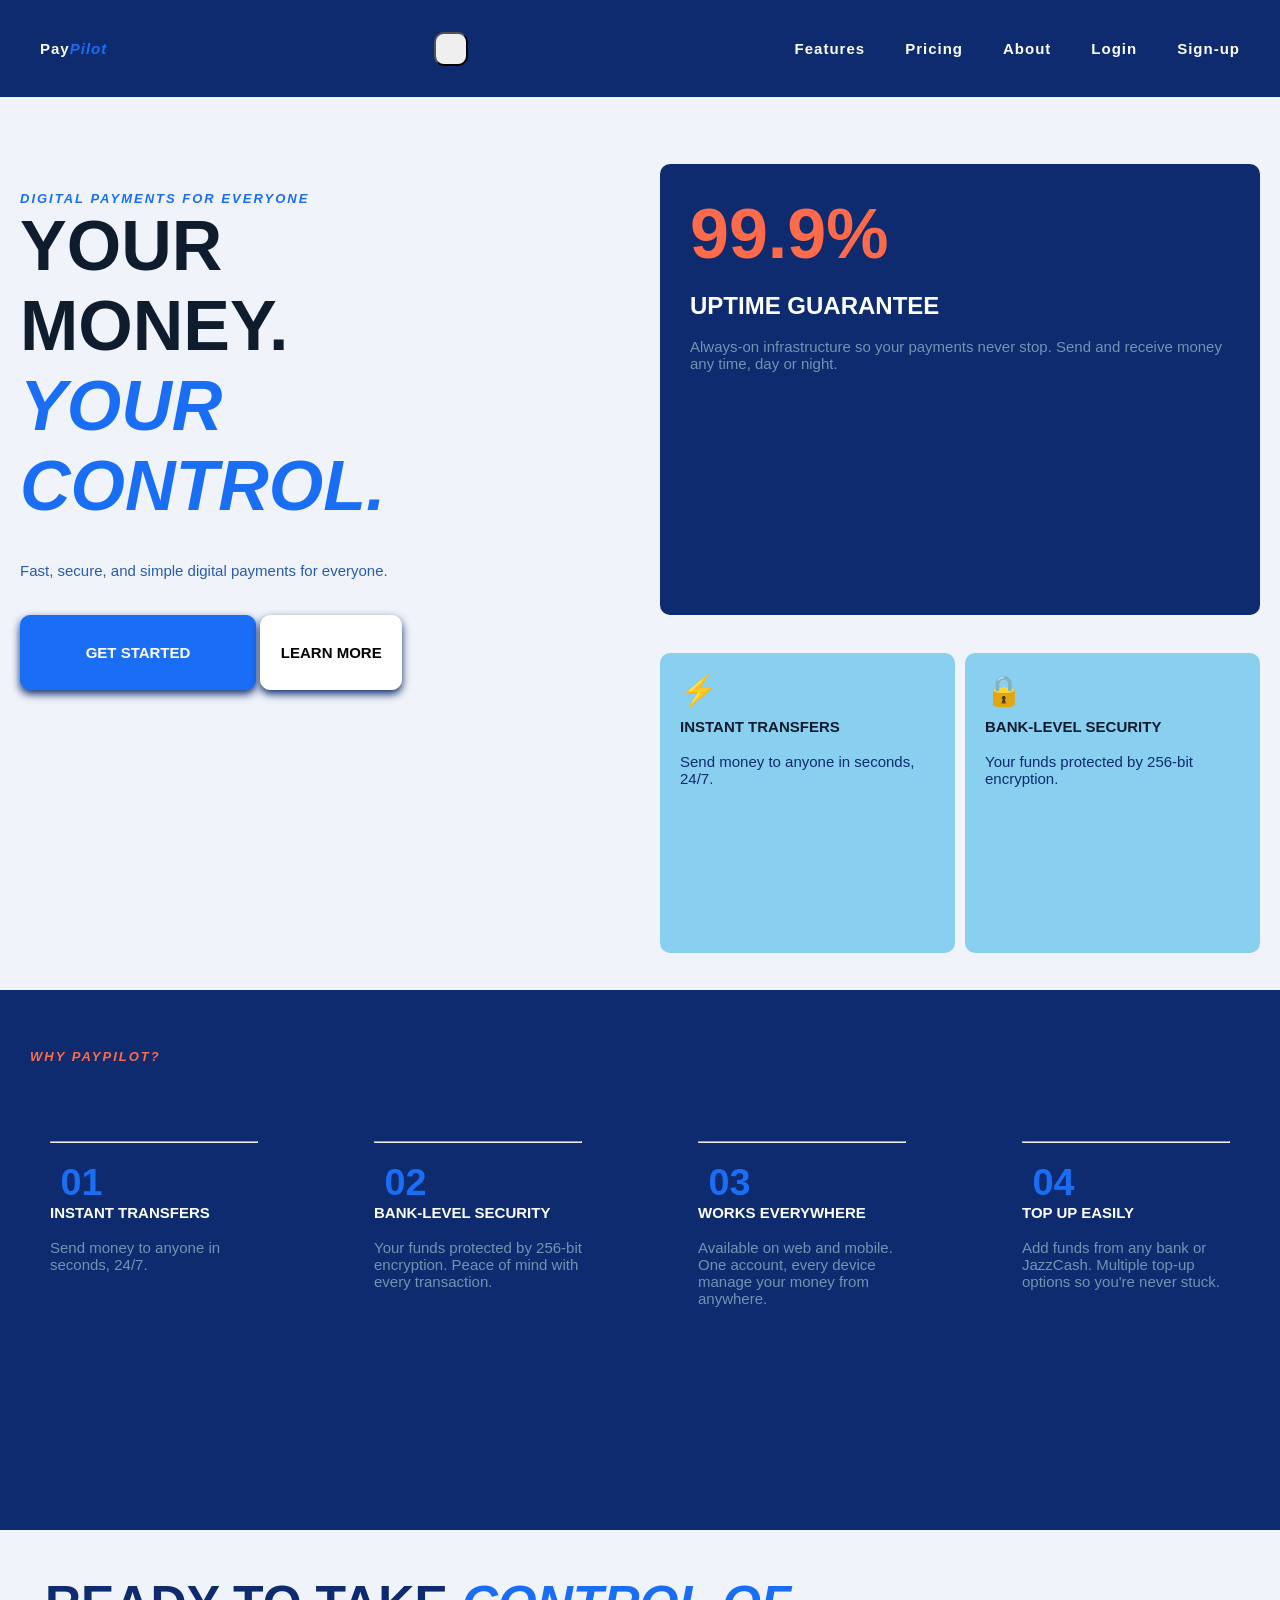
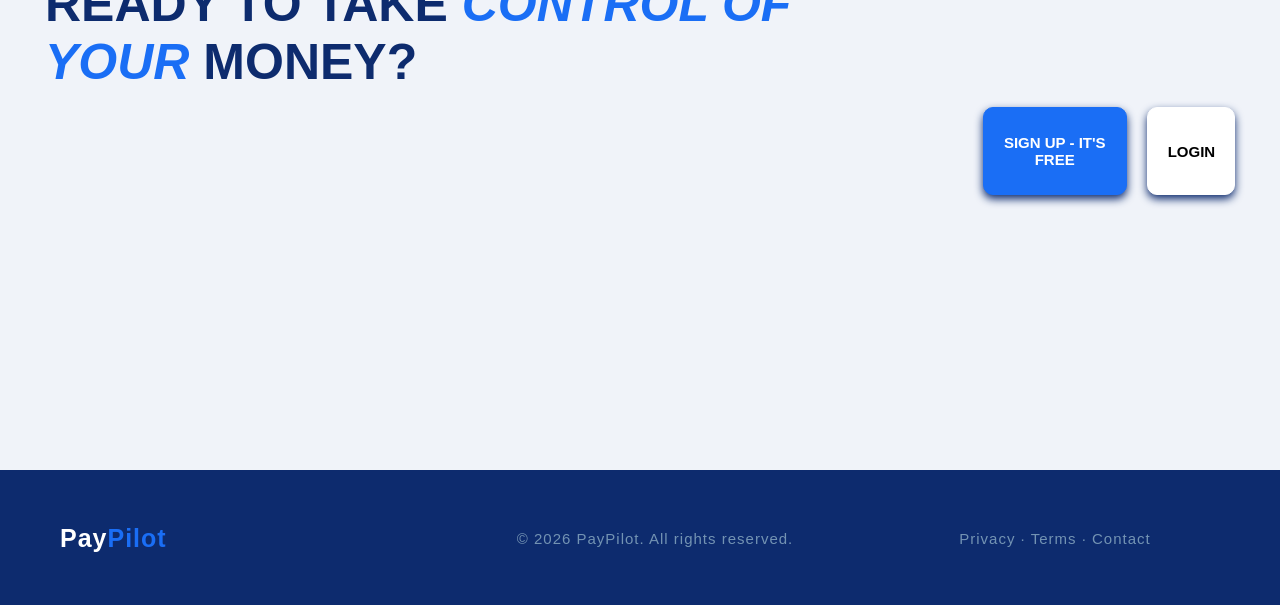
==== Index.html @ 933f3252 "Resolve merge conflicts and organize CSS files" ====
<!DOCTYPE html>
<html lang="en">
    <head>
        <meta charset="UTF-8">
        <title>Paypilot</title>
        <link rel="stylesheet" href="css/Index-style.css">
        <link rel="stylesheet" href="https://cdnjs.cloudflare.com/ajax/libs/font-awesome/6.5.0/css/all.min.css">

        <script src="https://cdn.jsdelivr.net/npm/bootstrap@5.3.0/dist/js/bootstrap.bundle.min.js"></script>
    </head>

    <body>
        <header>
            <nav class="navbar navbar-expand-lg navbar-dark bg-dark px-4">
                <a class="navbar-brand" href="#">Pay<em>Pilot</em></a>
<button class="navbar-toggler" type="button" data-bs-toggle="collapse" data-bs-target="#navMenu">
<span class="navbar-toggler-icon"></span>
</button>

<div class="collapse navbar-collapse" id="navMenu">
                <ul class="navbar-nav ms-auto">
                    <li class="nav-item"><a class="nav-link" href="#">Features</a></li>
                    <li class="nav-item"><a class="nav-link"href="#">Pricing</a></li>
                    <li class="nav-item"><a class="nav-link" href="#">About</a></li>
                    <li class="nav-item"><a class="nav-link" href="Login.html">Login</a></li>
                    <li class="nav-item"><a class="nav-link"href="register.html" class="sign-up">Sign-up</a></li>
                </ul>
		</div>
            </nav>
        </header>

        <!--First div-->
        <div class="div1">
            <div id="leftdiv-div1">
                <br><br><br><br> 
                <p class="launching">Digital Payments for Everyone</p>
                <h1 class="h1-left">
Your Money.
<em>Your Control.</em>
</h1>

                <br>
                <br>
                <p class="p-right">
                    Fast, secure, and simple digital payments for everyone.
                </p>

                <br>
                <br>
                <button class="sign-up">Get Started</button>
                <button class="login">Learn More</button>
            </div>

            <div id="rightdiv-div1">
                <div id="top-rightdiv">
                    <h1 class="h1-right"><em1>99.9%</em1></h1>
                    <br>
                    <h2>Uptime Guarantee</h2>
                    <br>
                    <p class="p-left">
                        Always-on infrastructure so your payments never stop. Send and
                        receive money any time, day or night.
                    </p>
                </div>

                <div id="bottom-rightdiv">
                    <div id="bottom-left">
                        <div class="icon">⚡</div>
                        <h4>Instant Transfers</h4>
                        <br>
                        <p>Send money to anyone in seconds, 24/7.</p>
                    </div>
                    <div id="bottom-right">
                        <div class="icon">🔒</div>
                        <h4>Bank-Level Security</h4>
                        <br>
                        <p>Your funds protected by 256-bit encryption.</p>
                    </div>
                </div>
            </div>
        </div>

        <div class="div2">
            <br><br><br>
            <p class="div2-eyebrow"><em1>Why PayPilot?</em1></p>

            <div class="box2">
                <div class="box">
                    <hr>
                    <br>
                    <h>01</h>
                    <br>
                    <h4 class="h4-div2">INSTANT TRANSFERS</h4>
                    <br>
                    <p class="p-div2">Send money to anyone in seconds, 24/7.</p>
                </div>
                <div class="box">
                    <hr>
                    <br>
                    <h>02</h>
                    <br>
                    <h4 class="h4-div2">Bank-Level Security</h4>
                    <br>
                    <p class="p-div2">Your funds protected by 256-bit encryption. Peace of mind with every transaction.</p>
                </div>
                <div class="box">
                    <hr>
                    <br>
                    <h>03</h>
                    <br>
                    <h4 class="h4-div2">WORKS EVERYWHERE</h4>
                    <br>
                    <p class="p-div2">Available on web and mobile. One account, every device manage your money from anywhere.</p>
                </div>
                <div class="box">
                    <hr>
                    <br>
                    <h>04</h>
                    <br>
                    <h4 class="h4-div2">TOP UP EASILY</h4>
                    <br>
                    <p class="p-div2">Add funds from any bank or JazzCash. Multiple top-up options so you're never stuck.</p>
                </div>
            </div>
        </div>

        <div class="div3">
            <h1 class="h1-div3">
Ready to take
<em>control of your</em>
money?
</h1>
            <div class="buttons-div3">
                <button class="sign-up-div3">sign up - it's free</button>
                <button class="login-div3">Login</button>
            </div>
        </div>
        <footer>
            <h2 class="brand">Pay<em>Pilot</em></h2>
            <p class="p-footer">© 2026 PayPilot. All rights reserved.</p>
            <p class="p-footer">Privacy · Terms · Contact</p>
        </footer>
    </body>
</html>
---- css/Index-style.css ----
* {
    font-family: Arial, Helvetica, sans-serif;
    box-sizing: border-box;
    margin: 0;
    padding: 0;
}

body {
    height: 100vh;
    width: 100%;
    overflow-x: hidden;
}

header {
    background-color: #0d2b6e;
    padding: 30px;
    letter-spacing: 1px;
    width: 100%;
    position: fixed;
    top: 0;
    color: #1a6ef5;
}

nav {
    height: 15%;
    width: 100%;
    display: flex;
    justify-content: space-between;
    align-items: center;
}

nav ul {
    list-style: none;
    display: flex;
    gap: 20px;
}

nav a {
    color: white;
    text-decoration: none;
    font-family: Arial;
    font-weight: bold;
    font-size: 15px;
    padding: 10px;
}

.h2-nav {
    color: white;
    text-transform: none;
}

.h2-nav em {
    font-style: normal;
}

.div1 {
    background-color: #f0f3f9;
    height: 110%;
    width: 100%;
    display: flex;
    justify-content: space-between;
    align-items: center;
    gap: 30px;
}

.div2 {
    background-color: #0d2b6e;
    height: 60%;
    width: 100%;
}

.div3 {
    background-color: #f0f3f9;
    height: 60%;
    width: 100%;
    display: flex;
    justify-content: space-between;
    padding: 25px;
}

/* Left div */
#leftdiv-div1 {
    height: 80%;
    width: 40%;
    padding: 20px;
    margin: 30px 0;
}

.launching {
    color: #1a6ef5;
    font-size: 13px;
    padding: 0;
    margin: 0;
    letter-spacing: 2px;
    text-transform: uppercase;
    font-weight: 550;
    font-style: italic;
}

.h1-left {
    color: #0f1c2e;
    font-size: 70px;
    text-transform: uppercase;
    margin: 0;
}

#leftdiv-div1 pre {
    margin: 0;
}

em {
    color: #1a6ef5;
}

.p-left {
    color: #7393b3;
}

button {
    padding: 15px;
    font-size: 15px;
    border-radius: 10px;
    align-items: center;
    font-weight: bold;
}

.login {
    width: 30%;
    height: 10%;
    color: black;
    background-color: white;
    border: 1px solid white;
    box-shadow: #0d2b6e 0px 4px 8px;
    text-transform: uppercase;
}

.sign-up {
    width: 50%;
    height: 10%;
    color: white;
    background-color: #1a6ef5;
    padding: 15px;
    font-size: 15px;
    border-radius: 10px;
    border: 1px solid #1a6ef5;
    box-shadow: #0d2b6e 0px 4px 8px;;
    text-transform: uppercase;
}

/* Right div */
#rightdiv-div1 {
    height: 80%;
    width: 50%;
    padding: 20px;
    margin: 90px 0 0;
    margin-top: 7%;
}

#top-rightdiv {
    height: 60%;
    width: 100%;
    background-color: #0d2b6e;
    padding: 30px;
    border-radius: 10px;
}

.h1-right {
    color: #1a6ef5;
    font-size: 70px;
}

h2 {
    color: white;
    text-transform: uppercase;
}

.p-right {
    color: #285cae;
}

em1{
    color: #ff6b4a;
    font-weight: bold;
}

#bottom-rightdiv {
    height: 50%;
    width: 100%;
    display: flex;
    justify-content: space-between;
    align-items: center;
    gap: 10px;
}

#bottom-left {
    height: 80%;
    width: 100%;
    padding: 20px;
    background-color: #89cff0;
    border-radius: 10px;
}

#bottom-right {
    height: 80%;
    width: 100%;
    padding: 20px;
    background-color: #89cff0;
    border-radius: 10px;
}

.icon {
    font-size: 30px;
    margin-bottom: 10px;
}

h4 {
    color: #0f1c2e;
    font-size: 15px;
    text-transform: uppercase;
}

p {
    color: #0d2b6e;
    font-size: 15px;
}

.box2 {
    height: 97%;
    width: calc(100% - 40px);
    border-radius: 10px;
    display: flex;
    justify-content: space-between;
    align-items: center;
    color: #1a6ef5;
    margin: 0 20px;
}

.box {
    height: 80%;
    width: 20%;
    border-radius: 10px;
    margin: 10px;
    padding: 20px;
}

h {
    font-size: 1cm;
    font-family: Arial, Helvetica, sans-serif;
    font-weight: 800;
    margin: 5%;
    color: #1a6ef5;
}

.h4-div2 {
    font-size: 15px;
    font-family: Arial, Helvetica, sans-serif;
    font-weight: 600;
    color: white;
}

.p-div2 {
    font-size: 15px;
    font-family: Arial, Helvetica, sans-serif;
    font-weight: 400;
    color: #7393b3;
}

.div2-eyebrow {
    color: white;
    font-size: 13px;
    padding: 5px;
    letter-spacing: 2px;
    text-transform: uppercase;
    font-weight: 540;
    font-style: italic;
    margin-left: 25px;
}

.h1-div3 {
    color: #0d2b6e;
    font-size: 50px;
    text-transform: uppercase;
    padding: 20px;
}

.buttons-div3 {
    padding: 20px;
    height: 80%;
    width: 30%;
    display: flex;
    align-items: center;
    justify-content: flex-end;
    gap: 20px;
    margin-left: 30px;
}

.login-div3 {
    width: 35%;
    height: 25%;
    color: black;
    padding: 20px;
    background-color: white;
    border: 1px solid white;
    box-shadow: #0d2b6e 0px 4px 8px;
    display: flex;
    align-items: center;
    text-transform: uppercase;
}

.sign-up-div3 {
    width: 70%;
    height: 25%;
    color: white;
    background-color: #1a6ef5;
    padding: 20px;
    font-size: 15px;
    border-radius: 10px;
    border: 1px solid #1a6ef5;
    box-shadow: #0d2b6e 0px 4px 8px;
    display: flex;
    align-items: center;
    text-transform: uppercase;
}

footer {
      height: 15%;
      width: 100%;
      background-color: #0d2b6e;
      padding: 30px;
      display: flex;
      justify-content: space-between;
      align-items: center;
      flex-wrap: nowrap;
      font-size: 10px;
      letter-spacing: 1px;
      gap: 10px;
      border-top: 1px solid #0d2b6e;
}
.brand,
.p-footer {
    flex: 1;
    text-align: center;
}

.brand {
    font-size: 25px;
    color: white;
    margin: 0;
    text-align: left;
    padding-left: 30px;
    text-transform: none;
}

.brand em {
    font-style: normal;
}

.p-footer {
    font-size: 15px;
    color:#7393b3;
    margin: 0;
    white-space: nowrap;
}
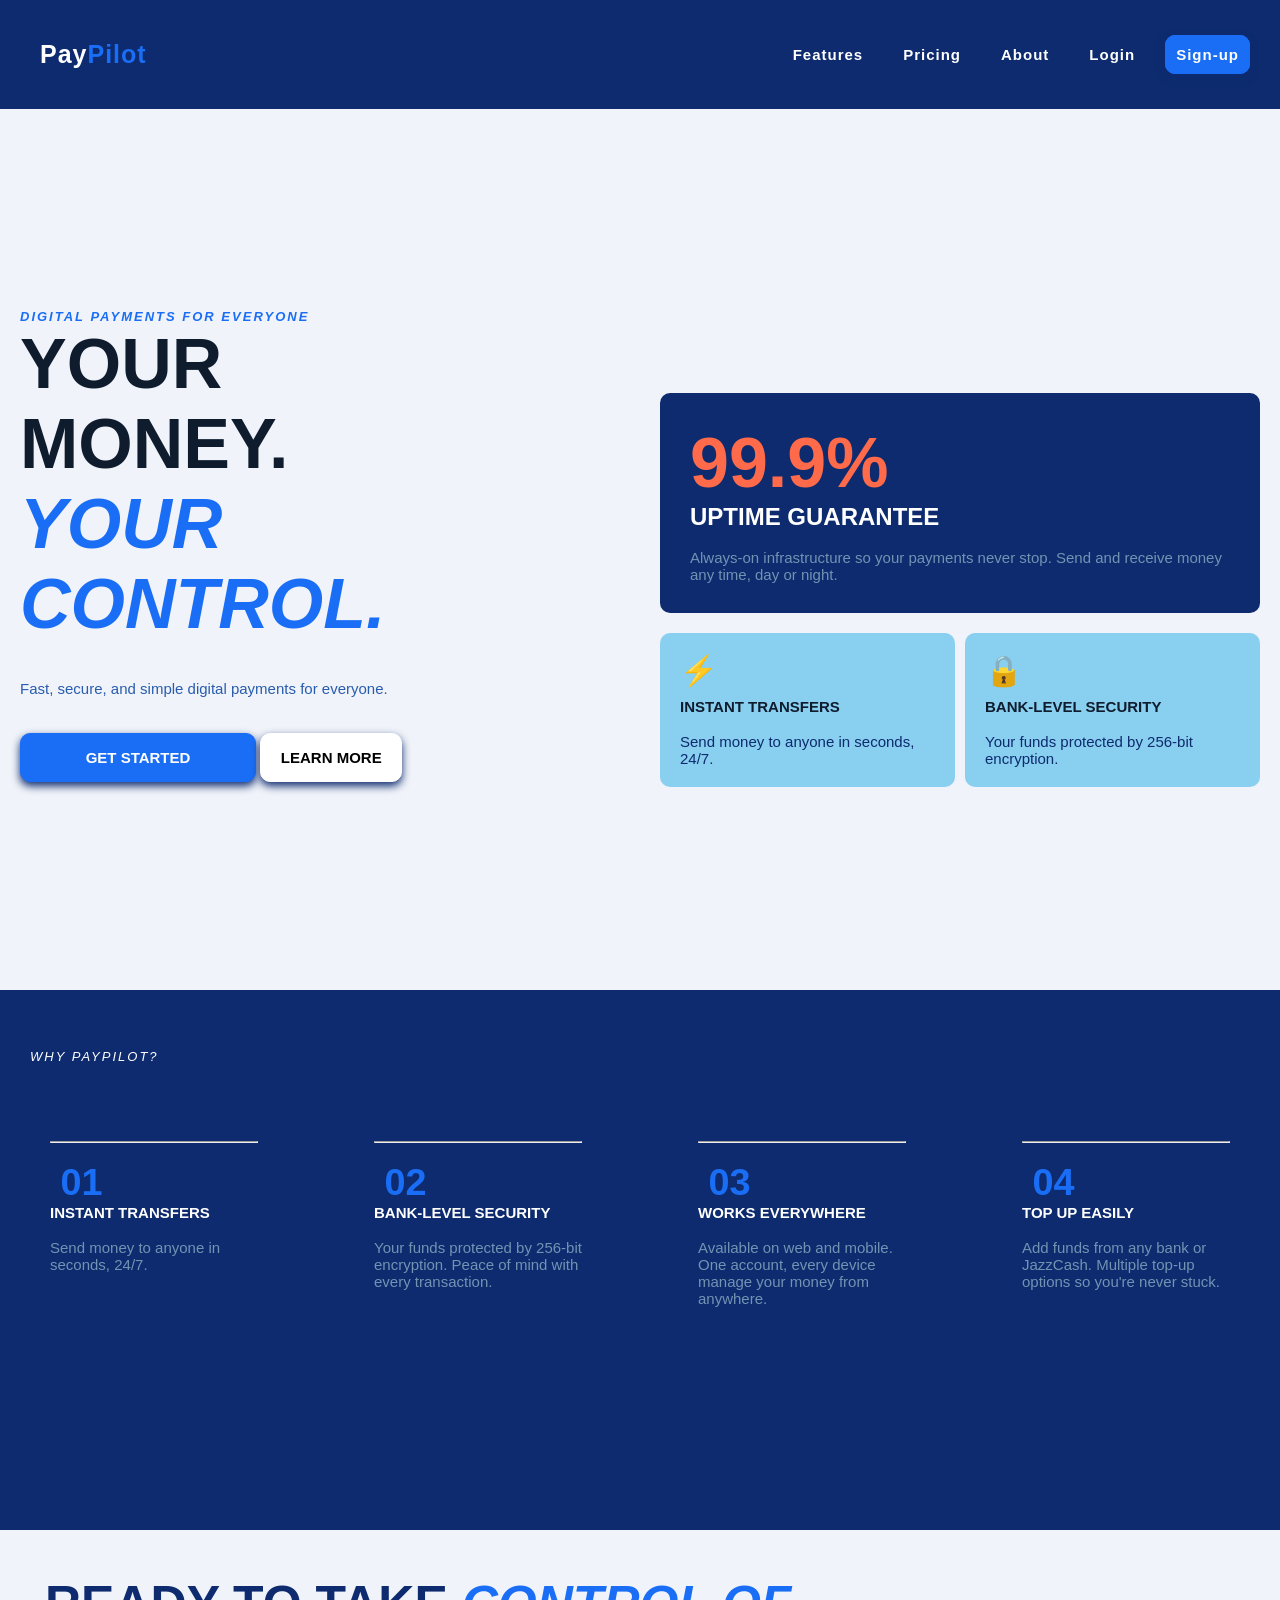
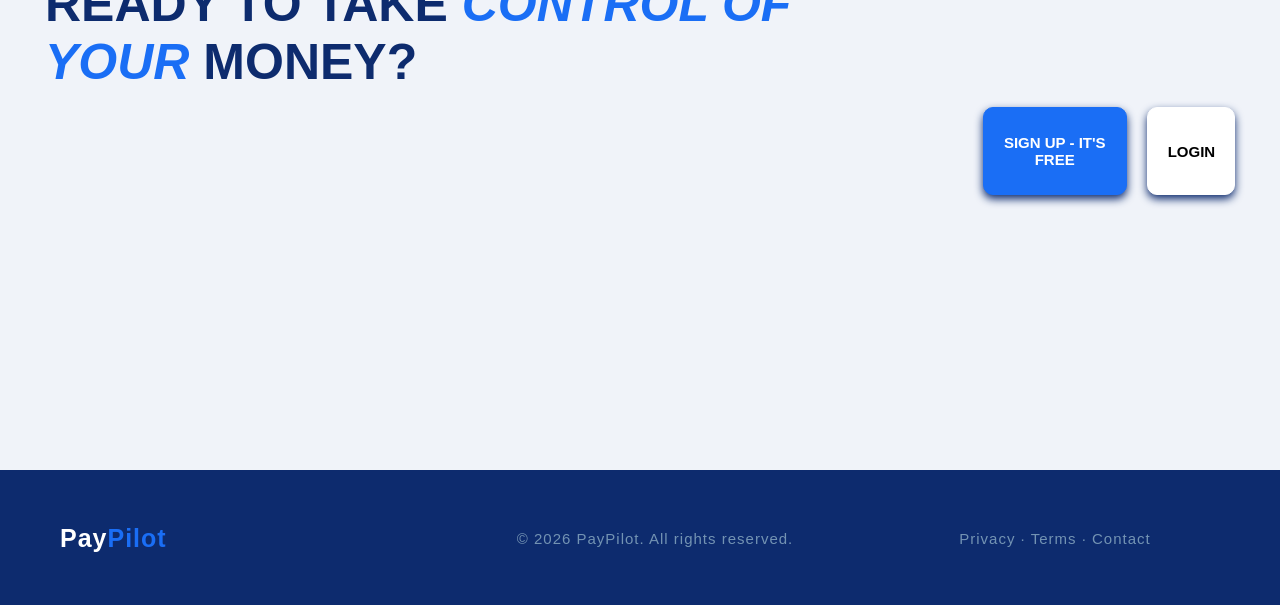
==== commit e8b651dc: "Enhance user registration functionality and improve UI elements for better user experience" ====
--- a/Index.html
+++ b/Index.html
@@ -23,7 +23,7 @@
                     <li class="nav-item"><a class="nav-link"href="#">Pricing</a></li>
                     <li class="nav-item"><a class="nav-link" href="#">About</a></li>
                     <li class="nav-item"><a class="nav-link" href="Login.html">Login</a></li>
-                    <li class="nav-item"><a class="nav-link"href="register.html" class="sign-up">Sign-up</a></li>
+                    <li class="nav-item"><a class="btn btn-primary px-3 ms-2" href="register.html" class="sign-up">Sign-up</a></li>
                 </ul>
 		</div>
             </nav>
@@ -32,7 +32,6 @@
         <!--First div-->
         <div class="div1">
             <div id="leftdiv-div1">
-                <br><br><br><br> 
                 <p class="launching">Digital Payments for Everyone</p>
                 <h1 class="h1-left">
 Your Money.
@@ -47,13 +46,13 @@
 
                 <br>
                 <br>
-                <button class="sign-up">Get Started</button>
-                <button class="login">Learn More</button>
+                <button class="btn btn-primary sign-up">Get Started</button>
+                <button class="btn btn-outline-secondary login">Learn More</button>
             </div>
 
             <div id="rightdiv-div1">
                 <div id="top-rightdiv">
-                    <h1 class="h1-right"><em1>99.9%</em1></h1>
+                    <span class="highlight">99.9%</span>
                     <br>
                     <h2>Uptime Guarantee</h2>
                     <br>
@@ -82,10 +81,10 @@
 
         <div class="div2">
             <br><br><br>
-            <p class="div2-eyebrow"><em1>Why PayPilot?</em1></p>
+            <p class="div2-eyebrow">Why PayPilot?</p>
 
-            <div class="box2">
-                <div class="box">
+            <div class="box2 row-g-3">
+                <div class="box col-md-6 col-lg-3">
                     <hr>
                     <br>
                     <h>01</h>
@@ -94,7 +93,7 @@
                     <br>
                     <p class="p-div2">Send money to anyone in seconds, 24/7.</p>
                 </div>
-                <div class="box">
+                <div class="box col-md-6 col-lg-3">
                     <hr>
                     <br>
                     <h>02</h>
@@ -103,7 +102,7 @@
                     <br>
                     <p class="p-div2">Your funds protected by 256-bit encryption. Peace of mind with every transaction.</p>
                 </div>
-                <div class="box">
+                <div class="box col-md-6 col-lg-3">
                     <hr>
                     <br>
                     <h>03</h>
@@ -112,7 +111,7 @@
                     <br>
                     <p class="p-div2">Available on web and mobile. One account, every device manage your money from anywhere.</p>
                 </div>
-                <div class="box">
+                <div class="box col-md-6 col-lg-3">
                     <hr>
                     <br>
                     <h>04</h>
--- a/css/Index-style.css
+++ b/css/Index-style.css
@@ -55,12 +55,13 @@
 
 .div1 {
     background-color: #f0f3f9;
-    height: 110%;
+    min-height: 110vh;
     width: 100%;
     display: flex;
     justify-content: space-between;
     align-items: center;
     gap: 30px;
+    padding-top: 100px;
 }
 
 .div2 {
@@ -154,6 +155,9 @@
     padding: 20px;
     margin: 90px 0 0;
     margin-top: 7%;
+    display: flex;
+    flex-direction: column;
+    gap: 20px;
 }
 
 #top-rightdiv {
@@ -166,6 +170,11 @@
 
 .h1-right {
     color: #1a6ef5;
+    font-size: 70px;
+}
+.highlight{
+    color:#ff6b4a;
+    font-weight: bold;
     font-size: 70px;
 }
 
@@ -360,4 +369,30 @@
     color:#7393b3;
     margin: 0;
     white-space: nowrap;
+}
+.navbar-toggler{
+    display:none;
+}
+.navbar.bg-dark {
+    background-color: #0d2b6e !important;
+}
+.navbar-brand {
+    font-size: 25px;
+    font-weight: bold;
+    color: white !important;
+}
+
+.navbar-brand em {
+    font-style: normal;
+    color: #1a6ef5;
+}
+
+.navbar .btn-primary {
+    background-color: #1a6ef5 !important;
+    border-color: #1a6ef5 !important;
+    color: white !important;
+    border-radius: 10px;
+    border: 1px solid #1a6ef5;
+    box-shadow: #0d2b6e 0px 4px 8px;;
+
 }
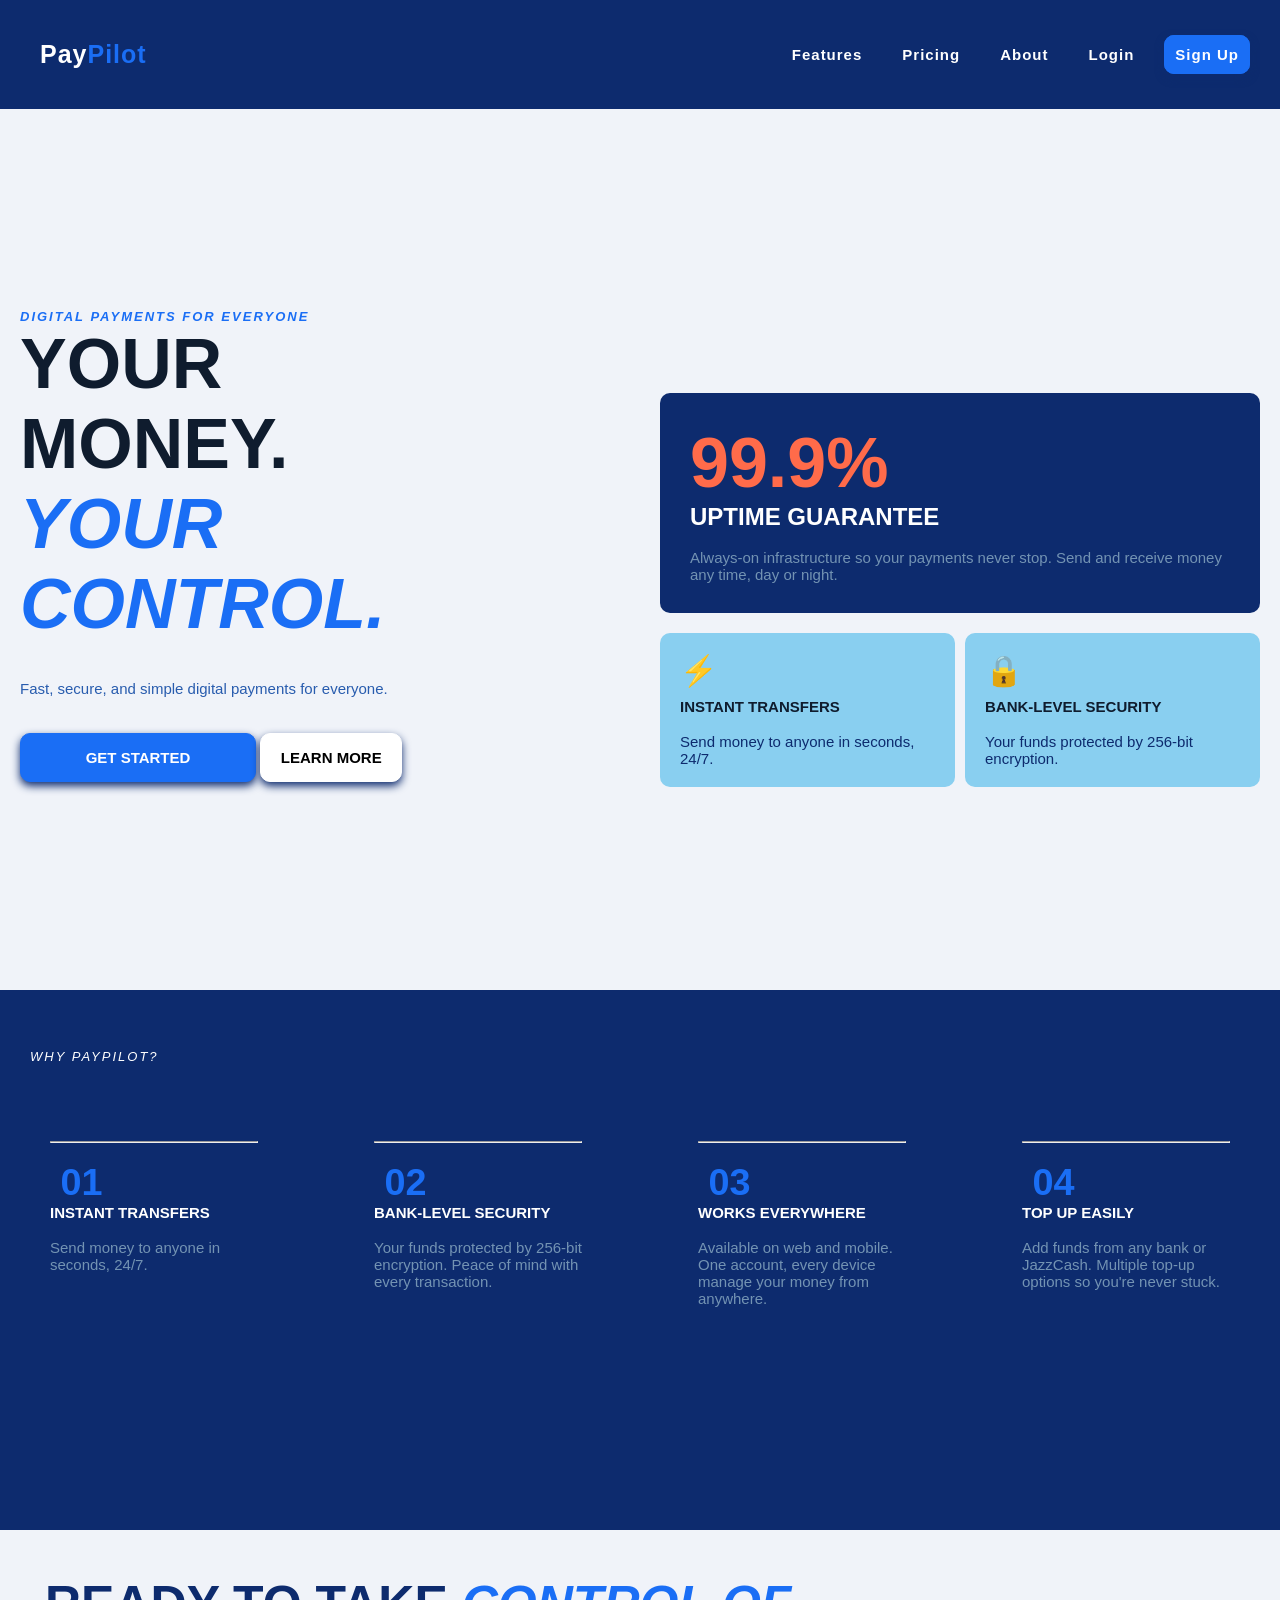
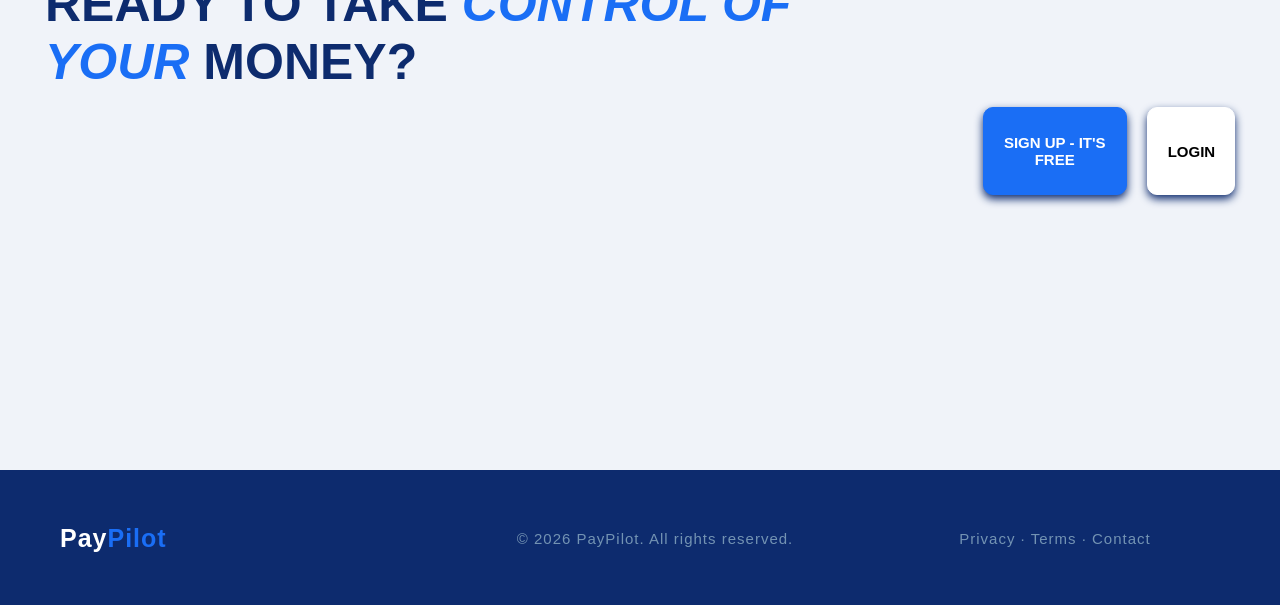
==== commit 308475af: "feat: clean project structure, add gitignore, 404 page, rename profile_update.php, fix navbar links," ====
--- a/Index.html
+++ b/Index.html
@@ -3,7 +3,7 @@
     <head>
         <meta charset="UTF-8">
         <title>Paypilot</title>
-        <link rel="stylesheet" href="css/Index-style.css">
+        <link rel="stylesheet" href="css/index.css">
         <link rel="stylesheet" href="https://cdnjs.cloudflare.com/ajax/libs/font-awesome/6.5.0/css/all.min.css">
 
         <script src="https://cdn.jsdelivr.net/npm/bootstrap@5.3.0/dist/js/bootstrap.bundle.min.js"></script>
@@ -19,11 +19,11 @@
 
 <div class="collapse navbar-collapse" id="navMenu">
                 <ul class="navbar-nav ms-auto">
-                    <li class="nav-item"><a class="nav-link" href="#">Features</a></li>
-                    <li class="nav-item"><a class="nav-link"href="#">Pricing</a></li>
-                    <li class="nav-item"><a class="nav-link" href="#">About</a></li>
-                    <li class="nav-item"><a class="nav-link" href="Login.html">Login</a></li>
-                    <li class="nav-item"><a class="btn btn-primary px-3 ms-2" href="register.html" class="sign-up">Sign-up</a></li>
+                    <li class="nav-item"><a class="nav-link" href="#features">Features</a></li>
+                    <li class="nav-item"><a class="nav-link" href="#features">Pricing</a></li>
+                    <li class="nav-item"><a class="nav-link" href="#features">About</a></li>
+                    <li class="nav-item"><a class="nav-link" href="login.html">Login</a></li>
+                    <li class="nav-item"><a class="btn btn-primary px-3 ms-2" href="register.html">Sign Up</a></li>
                 </ul>
 		</div>
             </nav>
@@ -46,8 +46,8 @@
 
                 <br>
                 <br>
-                <button class="btn btn-primary sign-up">Get Started</button>
-                <button class="btn btn-outline-secondary login">Learn More</button>
+                <button class="btn btn-primary sign-up" onclick="window.location.href='register.html'">Get Started</button>
+                <button class="btn btn-outline-secondary login" onclick="document.getElementById('features').scrollIntoView({behavior: 'smooth'})">Learn More</button>
             </div>
 
             <div id="rightdiv-div1">
@@ -79,7 +79,7 @@
             </div>
         </div>
 
-        <div class="div2">
+        <div class="div2" id="features">
             <br><br><br>
             <p class="div2-eyebrow">Why PayPilot?</p>
 
@@ -130,8 +130,8 @@
 money?
 </h1>
             <div class="buttons-div3">
-                <button class="sign-up-div3">sign up - it's free</button>
-                <button class="login-div3">Login</button>
+                <button class="sign-up-div3" onclick="window.location.href='register.html'">sign up - it's free</button>
+                <button class="login-div3" onclick="window.location.href='Login.html'">Login</button>
             </div>
         </div>
         <footer>
--- a/css/index.css
+++ b/css/index.css
@@ -0,0 +1,398 @@
+* {
+    font-family: Arial, Helvetica, sans-serif;
+    box-sizing: border-box;
+    margin: 0;
+    padding: 0;
+}
+
+body {
+    height: 100vh;
+    width: 100%;
+    overflow-x: hidden;
+}
+
+header {
+    background-color: #0d2b6e;
+    padding: 30px;
+    letter-spacing: 1px;
+    width: 100%;
+    position: fixed;
+    top: 0;
+    color: #1a6ef5;
+}
+
+nav {
+    height: 15%;
+    width: 100%;
+    display: flex;
+    justify-content: space-between;
+    align-items: center;
+}
+
+nav ul {
+    list-style: none;
+    display: flex;
+    gap: 20px;
+}
+
+nav a {
+    color: white;
+    text-decoration: none;
+    font-family: Arial;
+    font-weight: bold;
+    font-size: 15px;
+    padding: 10px;
+}
+
+.h2-nav {
+    color: white;
+    text-transform: none;
+}
+
+.h2-nav em {
+    font-style: normal;
+}
+
+.div1 {
+    background-color: #f0f3f9;
+    min-height: 110vh;
+    width: 100%;
+    display: flex;
+    justify-content: space-between;
+    align-items: center;
+    gap: 30px;
+    padding-top: 100px;
+}
+
+.div2 {
+    background-color: #0d2b6e;
+    height: 60%;
+    width: 100%;
+}
+
+.div3 {
+    background-color: #f0f3f9;
+    height: 60%;
+    width: 100%;
+    display: flex;
+    justify-content: space-between;
+    padding: 25px;
+}
+
+/* Left div */
+#leftdiv-div1 {
+    height: 80%;
+    width: 40%;
+    padding: 20px;
+    margin: 30px 0;
+}
+
+.launching {
+    color: #1a6ef5;
+    font-size: 13px;
+    padding: 0;
+    margin: 0;
+    letter-spacing: 2px;
+    text-transform: uppercase;
+    font-weight: 550;
+    font-style: italic;
+}
+
+.h1-left {
+    color: #0f1c2e;
+    font-size: 70px;
+    text-transform: uppercase;
+    margin: 0;
+}
+
+#leftdiv-div1 pre {
+    margin: 0;
+}
+
+em {
+    color: #1a6ef5;
+}
+
+.p-left {
+    color: #7393b3;
+}
+
+button {
+    padding: 15px;
+    font-size: 15px;
+    border-radius: 10px;
+    align-items: center;
+    font-weight: bold;
+}
+
+.login {
+    width: 30%;
+    height: 10%;
+    color: black;
+    background-color: white;
+    border: 1px solid white;
+    box-shadow: #0d2b6e 0px 4px 8px;
+    text-transform: uppercase;
+}
+
+.sign-up {
+    width: 50%;
+    height: 10%;
+    color: white;
+    background-color: #1a6ef5;
+    padding: 15px;
+    font-size: 15px;
+    border-radius: 10px;
+    border: 1px solid #1a6ef5;
+    box-shadow: #0d2b6e 0px 4px 8px;;
+    text-transform: uppercase;
+}
+
+/* Right div */
+#rightdiv-div1 {
+    height: 80%;
+    width: 50%;
+    padding: 20px;
+    margin: 90px 0 0;
+    margin-top: 7%;
+    display: flex;
+    flex-direction: column;
+    gap: 20px;
+}
+
+#top-rightdiv {
+    height: 60%;
+    width: 100%;
+    background-color: #0d2b6e;
+    padding: 30px;
+    border-radius: 10px;
+}
+
+.h1-right {
+    color: #1a6ef5;
+    font-size: 70px;
+}
+.highlight{
+    color:#ff6b4a;
+    font-weight: bold;
+    font-size: 70px;
+}
+
+h2 {
+    color: white;
+    text-transform: uppercase;
+}
+
+.p-right {
+    color: #285cae;
+}
+
+em1{
+    color: #ff6b4a;
+    font-weight: bold;
+}
+
+#bottom-rightdiv {
+    height: 50%;
+    width: 100%;
+    display: flex;
+    justify-content: space-between;
+    align-items: center;
+    gap: 10px;
+}
+
+#bottom-left {
+    height: 80%;
+    width: 100%;
+    padding: 20px;
+    background-color: #89cff0;
+    border-radius: 10px;
+}
+
+#bottom-right {
+    height: 80%;
+    width: 100%;
+    padding: 20px;
+    background-color: #89cff0;
+    border-radius: 10px;
+}
+
+.icon {
+    font-size: 30px;
+    margin-bottom: 10px;
+}
+
+h4 {
+    color: #0f1c2e;
+    font-size: 15px;
+    text-transform: uppercase;
+}
+
+p {
+    color: #0d2b6e;
+    font-size: 15px;
+}
+
+.box2 {
+    height: 97%;
+    width: calc(100% - 40px);
+    border-radius: 10px;
+    display: flex;
+    justify-content: space-between;
+    align-items: center;
+    color: #1a6ef5;
+    margin: 0 20px;
+}
+
+.box {
+    height: 80%;
+    width: 20%;
+    border-radius: 10px;
+    margin: 10px;
+    padding: 20px;
+}
+
+h {
+    font-size: 1cm;
+    font-family: Arial, Helvetica, sans-serif;
+    font-weight: 800;
+    margin: 5%;
+    color: #1a6ef5;
+}
+
+.h4-div2 {
+    font-size: 15px;
+    font-family: Arial, Helvetica, sans-serif;
+    font-weight: 600;
+    color: white;
+}
+
+.p-div2 {
+    font-size: 15px;
+    font-family: Arial, Helvetica, sans-serif;
+    font-weight: 400;
+    color: #7393b3;
+}
+
+.div2-eyebrow {
+    color: white;
+    font-size: 13px;
+    padding: 5px;
+    letter-spacing: 2px;
+    text-transform: uppercase;
+    font-weight: 540;
+    font-style: italic;
+    margin-left: 25px;
+}
+
+.h1-div3 {
+    color: #0d2b6e;
+    font-size: 50px;
+    text-transform: uppercase;
+    padding: 20px;
+}
+
+.buttons-div3 {
+    padding: 20px;
+    height: 80%;
+    width: 30%;
+    display: flex;
+    align-items: center;
+    justify-content: flex-end;
+    gap: 20px;
+    margin-left: 30px;
+}
+
+.login-div3 {
+    width: 35%;
+    height: 25%;
+    color: black;
+    padding: 20px;
+    background-color: white;
+    border: 1px solid white;
+    box-shadow: #0d2b6e 0px 4px 8px;
+    display: flex;
+    align-items: center;
+    text-transform: uppercase;
+}
+
+.sign-up-div3 {
+    width: 70%;
+    height: 25%;
+    color: white;
+    background-color: #1a6ef5;
+    padding: 20px;
+    font-size: 15px;
+    border-radius: 10px;
+    border: 1px solid #1a6ef5;
+    box-shadow: #0d2b6e 0px 4px 8px;
+    display: flex;
+    align-items: center;
+    text-transform: uppercase;
+}
+
+footer {
+      height: 15%;
+      width: 100%;
+      background-color: #0d2b6e;
+      padding: 30px;
+      display: flex;
+      justify-content: space-between;
+      align-items: center;
+      flex-wrap: nowrap;
+      font-size: 10px;
+      letter-spacing: 1px;
+      gap: 10px;
+      border-top: 1px solid #0d2b6e;
+}
+.brand,
+.p-footer {
+    flex: 1;
+    text-align: center;
+}
+
+.brand {
+    font-size: 25px;
+    color: white;
+    margin: 0;
+    text-align: left;
+    padding-left: 30px;
+    text-transform: none;
+}
+
+.brand em {
+    font-style: normal;
+}
+
+.p-footer {
+    font-size: 15px;
+    color:#7393b3;
+    margin: 0;
+    white-space: nowrap;
+}
+.navbar-toggler{
+    display:none;
+}
+.navbar.bg-dark {
+    background-color: #0d2b6e !important;
+}
+.navbar-brand {
+    font-size: 25px;
+    font-weight: bold;
+    color: white !important;
+}
+
+.navbar-brand em {
+    font-style: normal;
+    color: #1a6ef5;
+}
+
+.navbar .btn-primary {
+    background-color: #1a6ef5 !important;
+    border-color: #1a6ef5 !important;
+    color: white !important;
+    border-radius: 10px;
+    border: 1px solid #1a6ef5;
+    box-shadow: #0d2b6e 0px 4px 8px;;
+
+}
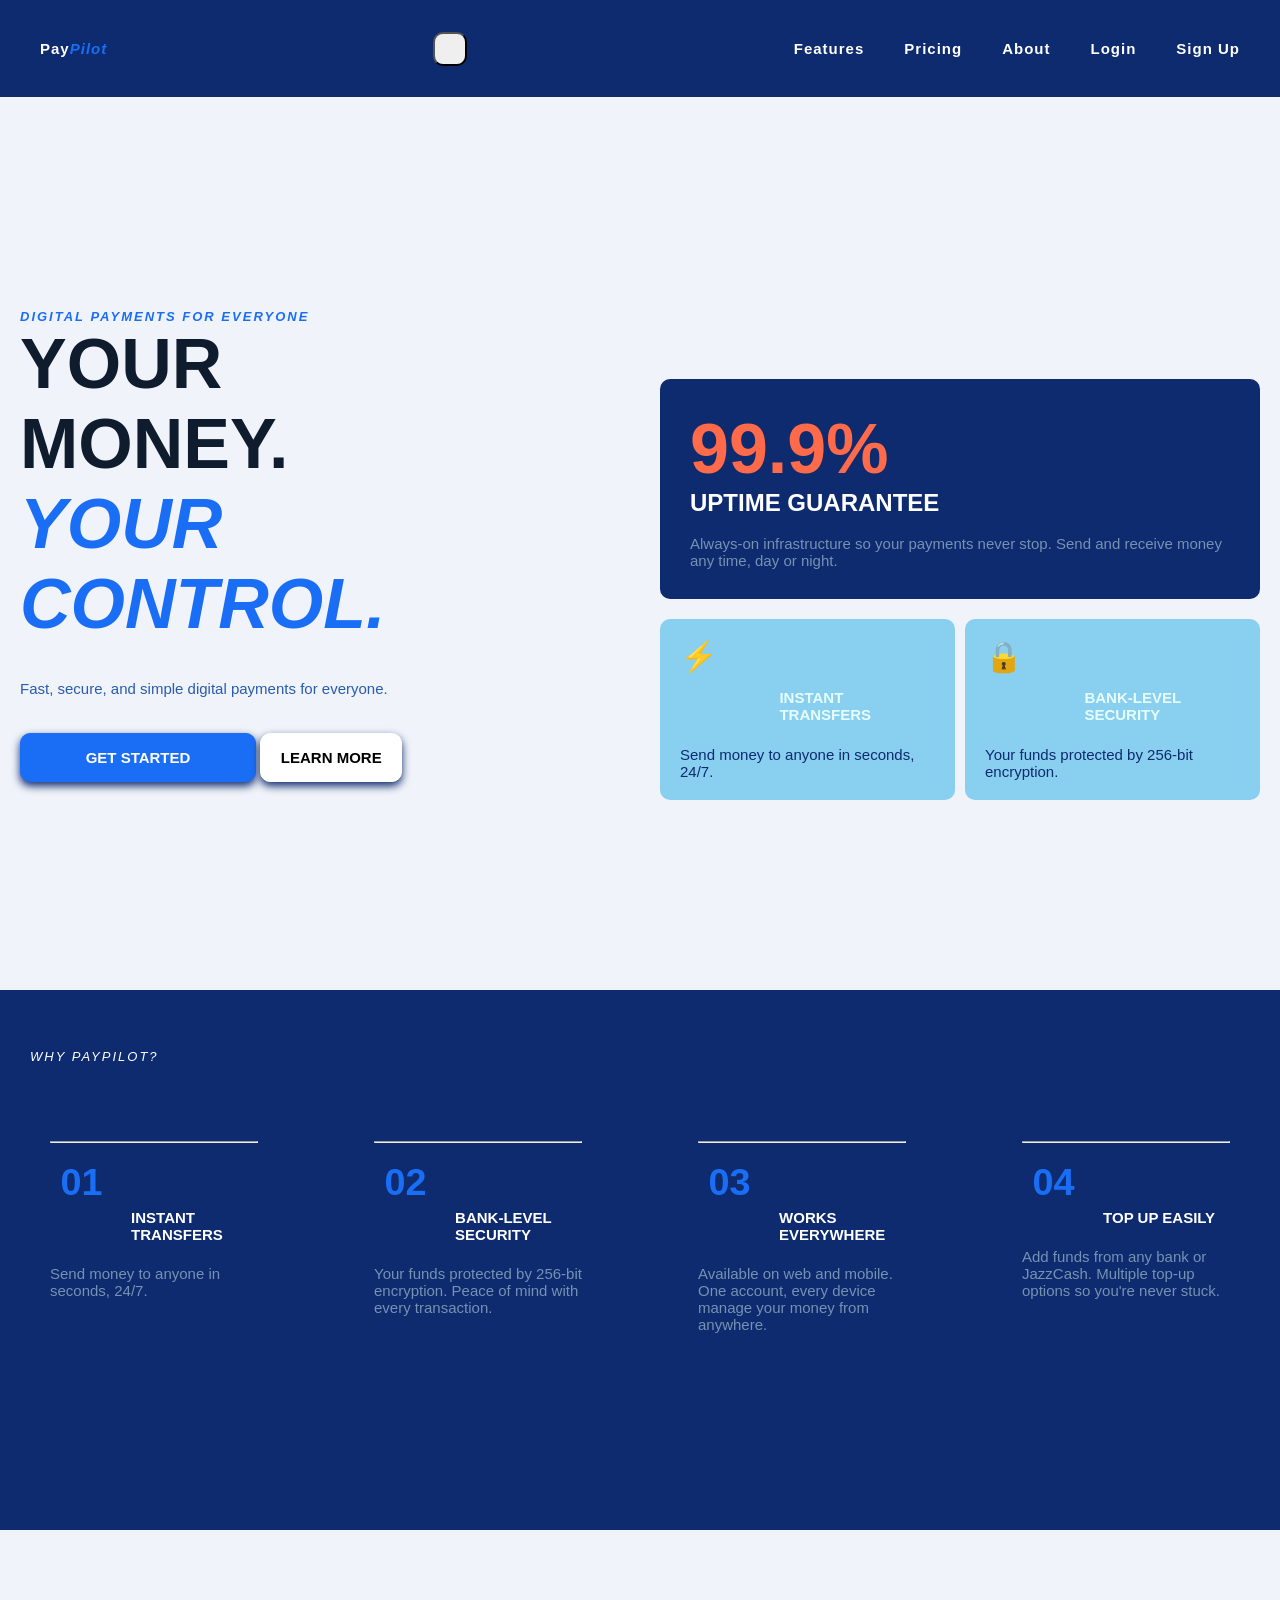
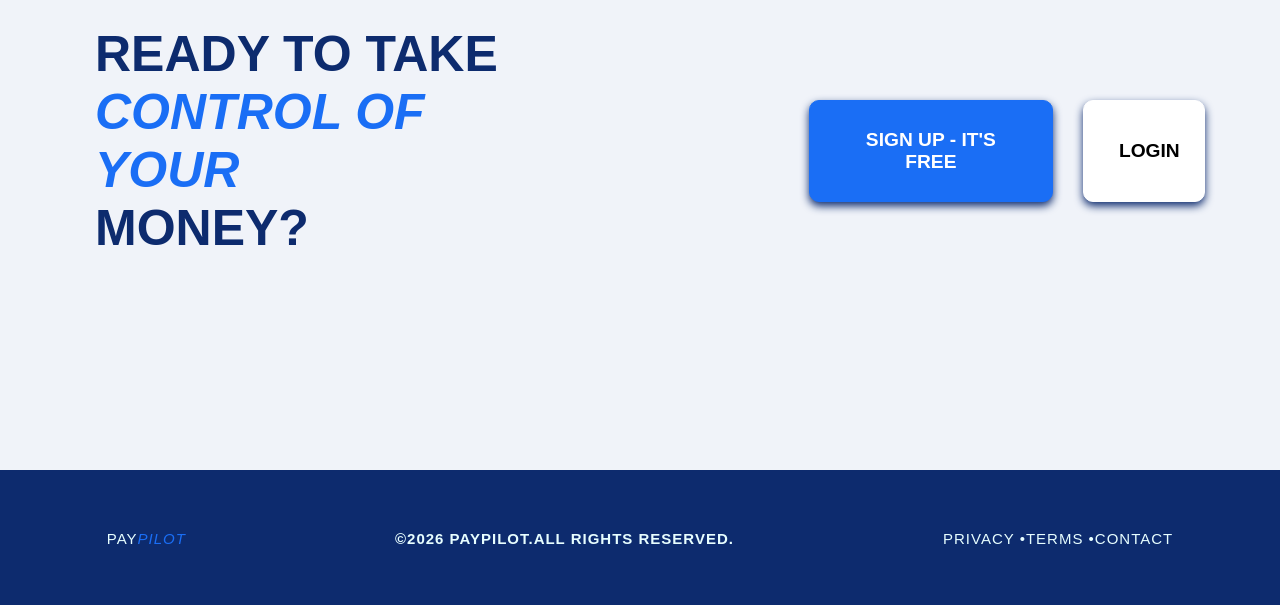
==== commit 401fd17e: "Fixed GUI" ====
--- a/Index.html
+++ b/Index.html
@@ -125,8 +125,8 @@
 
         <div class="div3">
             <h1 class="h1-div3">
-Ready to take
-<em>control of your</em>
+Ready to take <br>
+<em>control of your</em><br>
 money?
 </h1>
             <div class="buttons-div3">
@@ -134,10 +134,10 @@
                 <button class="login-div3" onclick="window.location.href='Login.html'">Login</button>
             </div>
         </div>
-        <footer>
-            <h2 class="brand">Pay<em>Pilot</em></h2>
-            <p class="p-footer">© 2026 PayPilot. All rights reserved.</p>
-            <p class="p-footer">Privacy · Terms · Contact</p>
-        </footer>
+        <footer class="div4">
+        <h4 id="h4-right">Pay<em>Pilot</em></h4>
+        <h4> &copy;2026 PayPilot.All rights reserved.</h4>
+        <h4 id="h4-left">Privacy  •Terms  •Contact</h4>
+     </footer>
     </body>
 </html>
--- a/css/index.css
+++ b/css/index.css
@@ -289,40 +289,43 @@
     color: #0d2b6e;
     font-size: 50px;
     text-transform: uppercase;
-    padding: 20px;
+    padding: 70px;
 }
 
 .buttons-div3 {
-    padding: 20px;
-    height: 80%;
-    width: 30%;
+    padding: 50px;
+    height: 80%;
+    width: 50%;
     display: flex;
     align-items: center;
     justify-content: flex-end;
     gap: 20px;
-    margin-left: 30px;
+    margin-left: 40px;
 }
 
 .login-div3 {
-    width: 35%;
-    height: 25%;
+    width: 25%;
+    height: 35%;
     color: black;
-    padding: 20px;
+    font-size: larger;
+    padding: 35px;
     background-color: white;
     border: 1px solid white;
     box-shadow: #0d2b6e 0px 4px 8px;
     display: flex;
     align-items: center;
     text-transform: uppercase;
+    margin-left: 10px;
 }
 
 .sign-up-div3 {
-    width: 70%;
-    height: 25%;
+    width: 50%;
+    height: 35%;
     color: white;
     background-color: #1a6ef5;
-    padding: 20px;
-    font-size: 15px;
+    font-size: larger;
+    padding: 35px;
+    font-size: larger;
     border-radius: 10px;
     border: 1px solid #1a6ef5;
     box-shadow: #0d2b6e 0px 4px 8px;
@@ -345,54 +348,41 @@
       gap: 10px;
       border-top: 1px solid #0d2b6e;
 }
-.brand,
-.p-footer {
-    flex: 1;
-    text-align: center;
-}
-
-.brand {
-    font-size: 25px;
-    color: white;
-    margin: 0;
-    text-align: left;
-    padding-left: 30px;
-    text-transform: none;
-}
-
-.brand em {
-    font-style: normal;
-}
-
-.p-footer {
-    font-size: 15px;
-    color:#7393b3;
-    margin: 0;
-    white-space: nowrap;
-}
-.navbar-toggler{
-    display:none;
-}
-.navbar.bg-dark {
-    background-color: #0d2b6e !important;
-}
-.navbar-brand {
-    font-size: 25px;
-    font-weight: bold;
-    color: white !important;
-}
-
-.navbar-brand em {
-    font-style: normal;
-    color: #1a6ef5;
-}
-
-.navbar .btn-primary {
-    background-color: #1a6ef5 !important;
-    border-color: #1a6ef5 !important;
-    color: white !important;
-    border-radius: 10px;
-    border: 1px solid #1a6ef5;
-    box-shadow: #0d2b6e 0px 4px 8px;;
-
-}+
+.div4{
+background-color: #0d2b6e;
+display: flex;
+justify-content: space-between;
+align-items: center;
+padding:10px 20px;
+}
+
+.div4 h4{
+    color:#e7feff;
+    margin:0;
+    padding: 5px;
+}
+
+
+h4{
+    color:#e7feff;
+    align-items: center;
+    padding: 2%;
+    margin-left: 37%;
+    display: flex;
+}
+
+#h4-right{
+   color:#e7feff;
+   font-weight: 200;
+   padding: 2%;
+   margin-left: 5%;
+}
+
+#h4-left{
+     color:#e7feff;
+    font-weight: 200;
+     padding: 2%;
+    margin-right:5%; 
+}
+
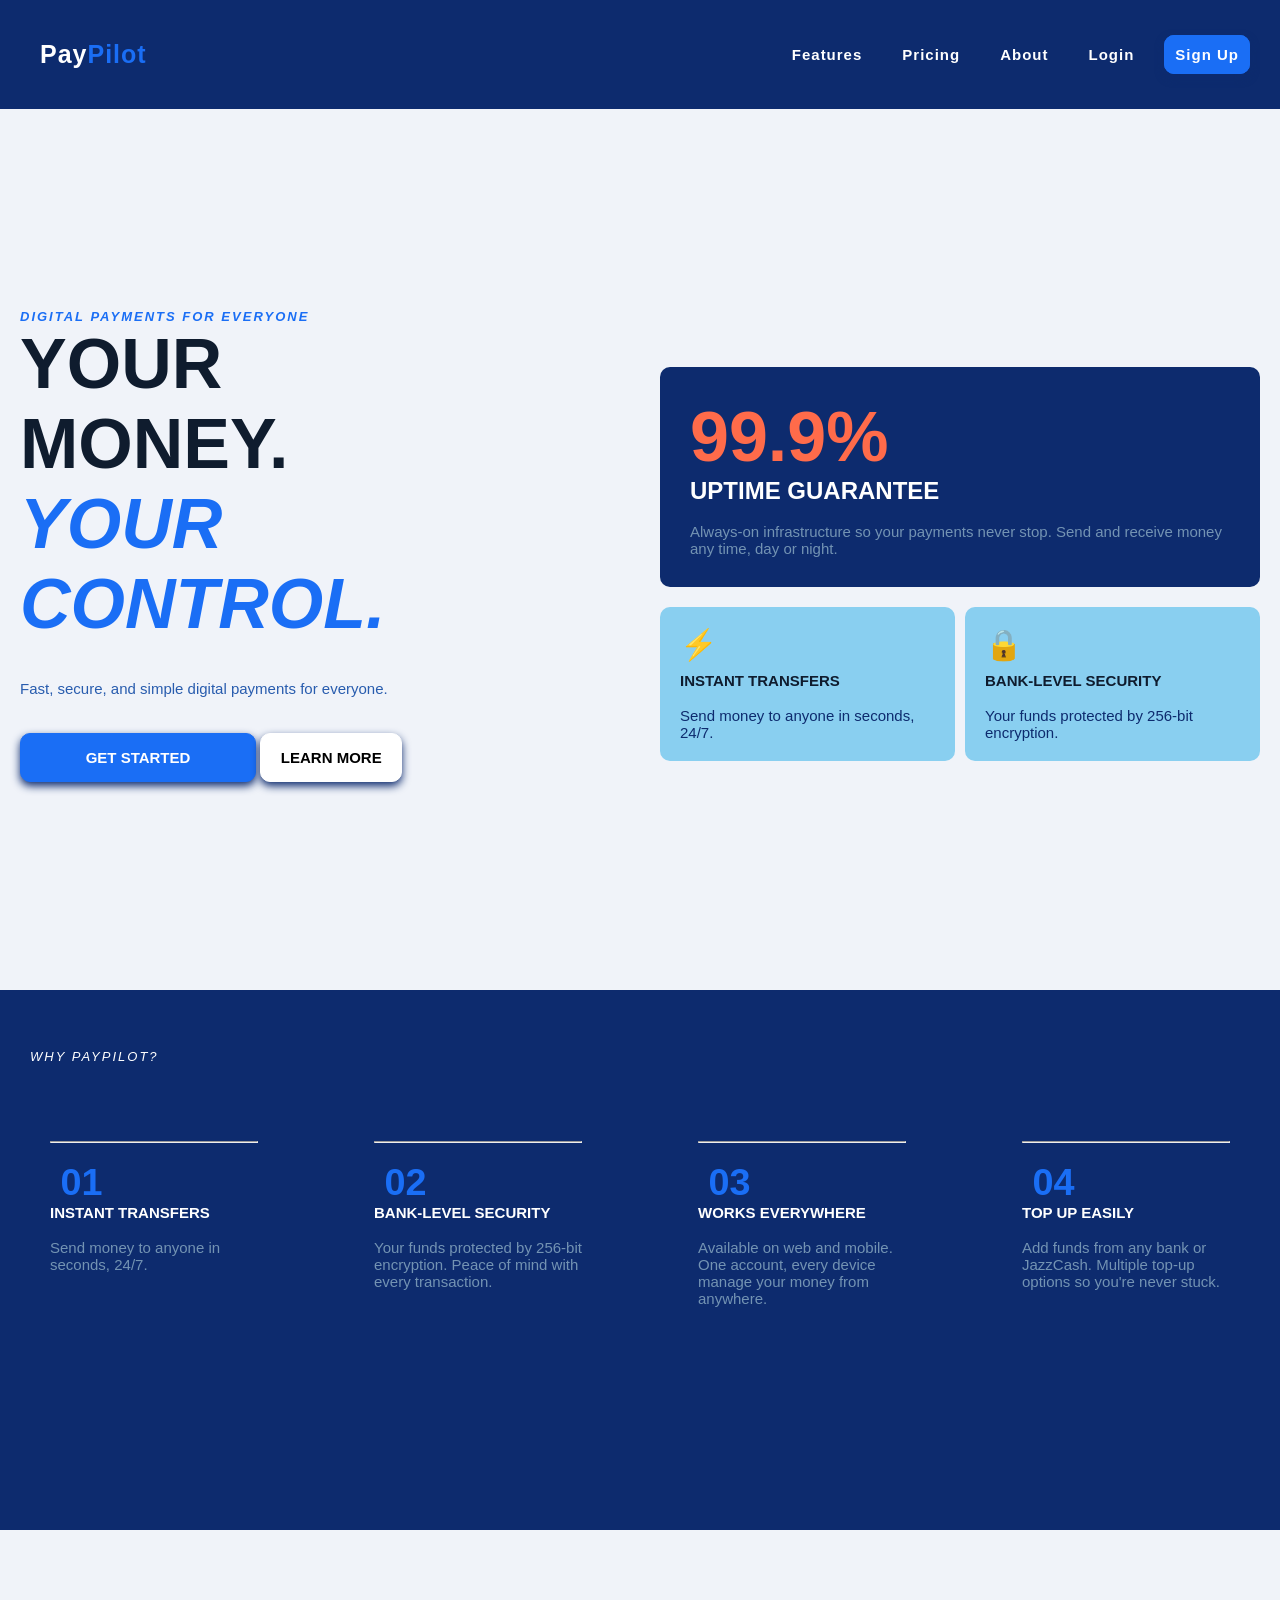
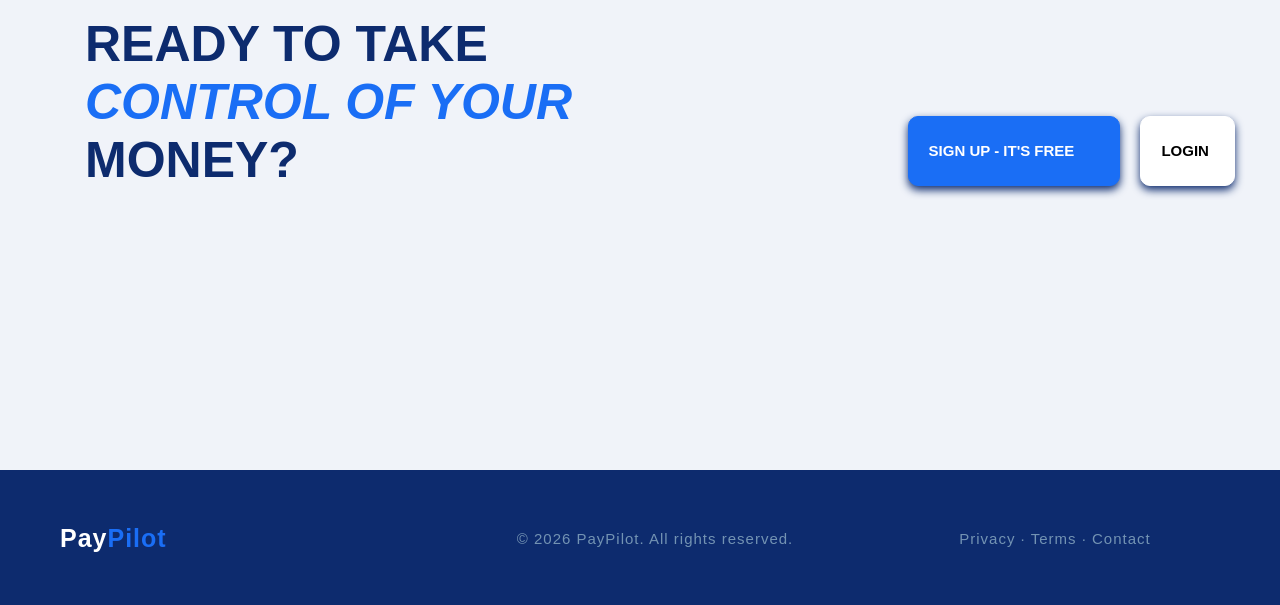
==== commit 4ac9b60b: "style: update button styles and layout adjustments for improved UI" ====
--- a/Index.html
+++ b/Index.html
@@ -125,19 +125,19 @@
 
         <div class="div3">
             <h1 class="h1-div3">
-Ready to take <br>
-<em>control of your</em><br>
+Ready to take
+<em>control of your</em>
 money?
 </h1>
             <div class="buttons-div3">
-                <button class="sign-up-div3" onclick="window.location.href='register.html'">sign up - it's free</button>
-                <button class="login-div3" onclick="window.location.href='Login.html'">Login</button>
+                <button class="btn btn-primary  sign-up-div3" onclick="window.location.href='register.html'">sign up - it's free</button>
+                <button class="btn btn-secondary login-div3" onclick="window.location.href='Login.html'">Login</button>
             </div>
         </div>
-        <footer class="div4">
-        <h4 id="h4-right">Pay<em>Pilot</em></h4>
-        <h4> &copy;2026 PayPilot.All rights reserved.</h4>
-        <h4 id="h4-left">Privacy  •Terms  •Contact</h4>
-     </footer>
+        <footer>
+            <h2 class="brand">Pay<em>Pilot</em></h2>
+            <p class="p-footer">© 2026 PayPilot. All rights reserved.</p>
+            <p class="p-footer">Privacy · Terms · Contact</p>
+        </footer>
     </body>
 </html>
--- a/css/index.css
+++ b/css/index.css
@@ -150,11 +150,11 @@
 
 /* Right div */
 #rightdiv-div1 {
-    height: 80%;
+    height: 100%;
     width: 50%;
     padding: 20px;
     margin: 90px 0 0;
-    margin-top: 7%;
+    margin-top: 3%;
     display: flex;
     flex-direction: column;
     gap: 20px;
@@ -289,43 +289,41 @@
     color: #0d2b6e;
     font-size: 50px;
     text-transform: uppercase;
-    padding: 70px;
+    padding: 60px;
+    
 }
 
 .buttons-div3 {
-    padding: 50px;
-    height: 80%;
-    width: 50%;
+    padding: 20px;
+    height: 80%;
+    width: 80%;
     display: flex;
     align-items: center;
     justify-content: flex-end;
     gap: 20px;
-    margin-left: 40px;
+    margin-left: 30px;
 }
 
 .login-div3 {
-    width: 25%;
-    height: 35%;
+    width: 20%;
+    height: 20%;
     color: black;
-    font-size: larger;
-    padding: 35px;
+    padding: 20px;
     background-color: white;
     border: 1px solid white;
     box-shadow: #0d2b6e 0px 4px 8px;
     display: flex;
     align-items: center;
     text-transform: uppercase;
-    margin-left: 10px;
 }
 
 .sign-up-div3 {
-    width: 50%;
-    height: 35%;
+    width: 45%;
+    height: 20%;
     color: white;
     background-color: #1a6ef5;
-    font-size: larger;
-    padding: 35px;
-    font-size: larger;
+    padding: 20px;
+    font-size: 15px;
     border-radius: 10px;
     border: 1px solid #1a6ef5;
     box-shadow: #0d2b6e 0px 4px 8px;
@@ -348,41 +346,54 @@
       gap: 10px;
       border-top: 1px solid #0d2b6e;
 }
-
-.div4{
-background-color: #0d2b6e;
-display: flex;
-justify-content: space-between;
-align-items: center;
-padding:10px 20px;
-}
-
-.div4 h4{
-    color:#e7feff;
-    margin:0;
-    padding: 5px;
-}
-
-
-h4{
-    color:#e7feff;
-    align-items: center;
-    padding: 2%;
-    margin-left: 37%;
-    display: flex;
-}
-
-#h4-right{
-   color:#e7feff;
-   font-weight: 200;
-   padding: 2%;
-   margin-left: 5%;
-}
-
-#h4-left{
-     color:#e7feff;
-    font-weight: 200;
-     padding: 2%;
-    margin-right:5%; 
-}
-
+.brand,
+.p-footer {
+    flex: 1;
+    text-align: center;
+}
+
+.brand {
+    font-size: 25px;
+    color: white;
+    margin: 0;
+    text-align: left;
+    padding-left: 30px;
+    text-transform: none;
+}
+
+.brand em {
+    font-style: normal;
+}
+
+.p-footer {
+    font-size: 15px;
+    color:#7393b3;
+    margin: 0;
+    white-space: nowrap;
+}
+.navbar-toggler{
+    display:none;
+}
+.navbar.bg-dark {
+    background-color: #0d2b6e !important;
+}
+.navbar-brand {
+    font-size: 25px;
+    font-weight: bold;
+    color: white !important;
+}
+
+.navbar-brand em {
+    font-style: normal;
+    color: #1a6ef5;
+}
+
+.navbar .btn-primary {
+    background-color: #1a6ef5 !important;
+    border-color: #1a6ef5 !important;
+    color: white !important;
+    border-radius: 10px;
+    border: 1px solid #1a6ef5;
+    box-shadow: #0d2b6e 0px 4px 8px;;
+
+}
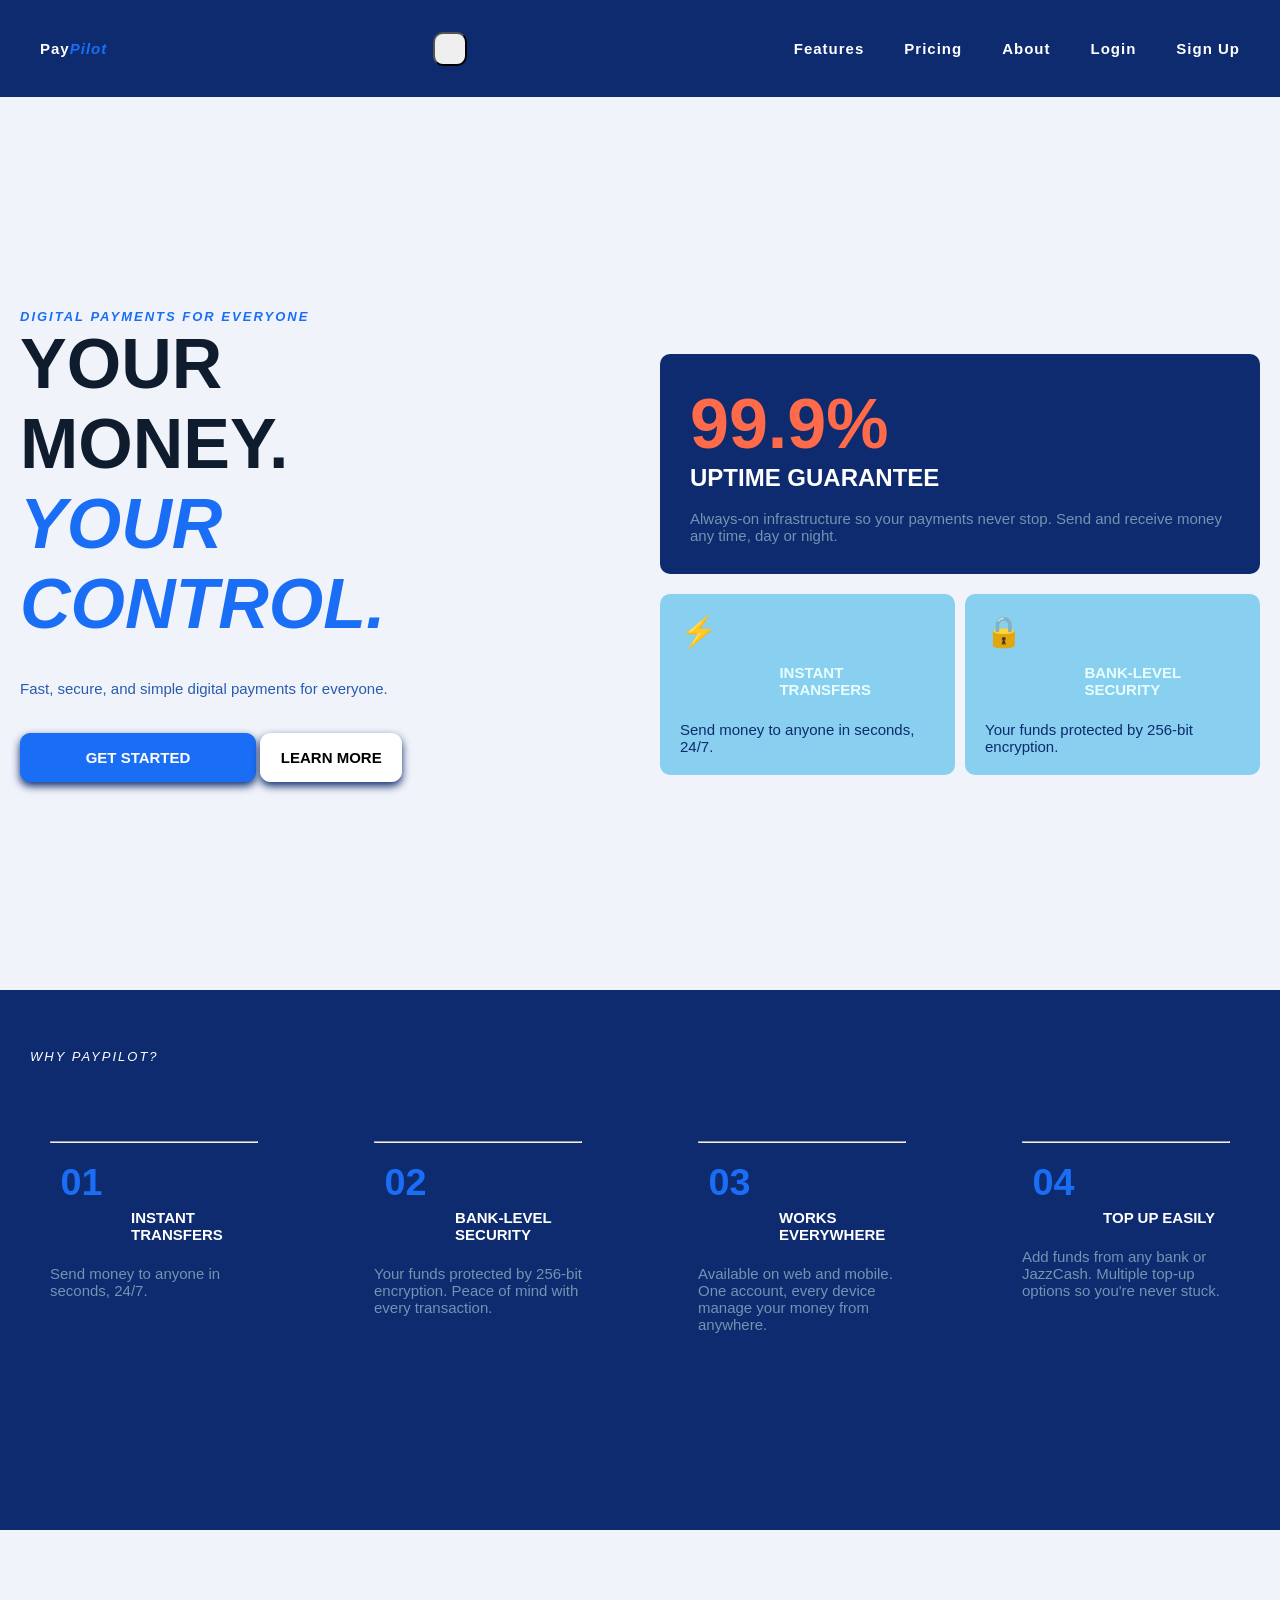
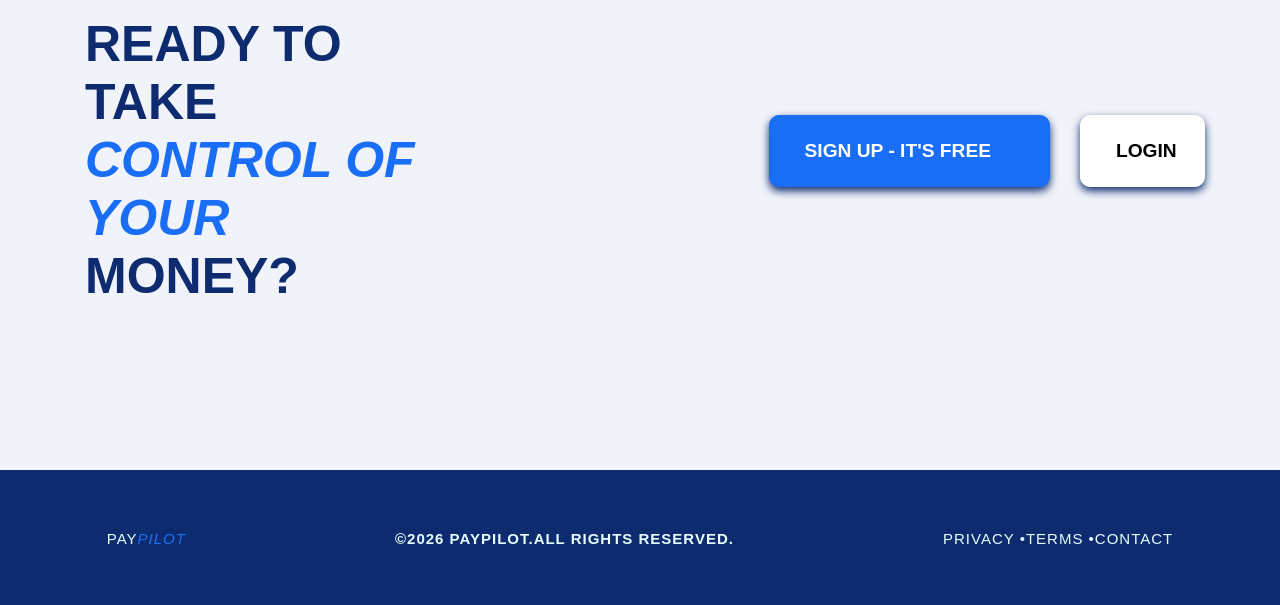
==== commit 88d4e6ba: "Merge feature-personA-v2 into main" ====
--- a/Index.html
+++ b/Index.html
@@ -125,8 +125,8 @@
 
         <div class="div3">
             <h1 class="h1-div3">
-Ready to take
-<em>control of your</em>
+Ready to take <br>
+<em>control of your</em><br>
 money?
 </h1>
             <div class="buttons-div3">
@@ -134,10 +134,10 @@
                 <button class="btn btn-secondary login-div3" onclick="window.location.href='Login.html'">Login</button>
             </div>
         </div>
-        <footer>
-            <h2 class="brand">Pay<em>Pilot</em></h2>
-            <p class="p-footer">© 2026 PayPilot. All rights reserved.</p>
-            <p class="p-footer">Privacy · Terms · Contact</p>
-        </footer>
+        <footer class="div4">
+        <h4 id="h4-right">Pay<em>Pilot</em></h4>
+        <h4> &copy;2026 PayPilot.All rights reserved.</h4>
+        <h4 id="h4-left">Privacy  •Terms  •Contact</h4>
+     </footer>
     </body>
 </html>
--- a/css/index.css
+++ b/css/index.css
@@ -294,27 +294,29 @@
 }
 
 .buttons-div3 {
-    padding: 20px;
+    padding: 50px;
     height: 80%;
     width: 80%;
     display: flex;
     align-items: center;
     justify-content: flex-end;
     gap: 20px;
-    margin-left: 30px;
+    margin-left: 40px;
 }
 
 .login-div3 {
     width: 20%;
     height: 20%;
     color: black;
-    padding: 20px;
+    font-size: larger;
+    padding: 35px;
     background-color: white;
     border: 1px solid white;
     box-shadow: #0d2b6e 0px 4px 8px;
     display: flex;
     align-items: center;
     text-transform: uppercase;
+    margin-left: 10px;
 }
 
 .sign-up-div3 {
@@ -322,8 +324,9 @@
     height: 20%;
     color: white;
     background-color: #1a6ef5;
-    padding: 20px;
-    font-size: 15px;
+    font-size: larger;
+    padding: 35px;
+    font-size: larger;
     border-radius: 10px;
     border: 1px solid #1a6ef5;
     box-shadow: #0d2b6e 0px 4px 8px;
@@ -346,54 +349,41 @@
       gap: 10px;
       border-top: 1px solid #0d2b6e;
 }
-.brand,
-.p-footer {
-    flex: 1;
-    text-align: center;
-}
-
-.brand {
-    font-size: 25px;
-    color: white;
-    margin: 0;
-    text-align: left;
-    padding-left: 30px;
-    text-transform: none;
-}
-
-.brand em {
-    font-style: normal;
-}
-
-.p-footer {
-    font-size: 15px;
-    color:#7393b3;
-    margin: 0;
-    white-space: nowrap;
-}
-.navbar-toggler{
-    display:none;
-}
-.navbar.bg-dark {
-    background-color: #0d2b6e !important;
-}
-.navbar-brand {
-    font-size: 25px;
-    font-weight: bold;
-    color: white !important;
-}
-
-.navbar-brand em {
-    font-style: normal;
-    color: #1a6ef5;
-}
-
-.navbar .btn-primary {
-    background-color: #1a6ef5 !important;
-    border-color: #1a6ef5 !important;
-    color: white !important;
-    border-radius: 10px;
-    border: 1px solid #1a6ef5;
-    box-shadow: #0d2b6e 0px 4px 8px;;
-
-}+
+.div4{
+background-color: #0d2b6e;
+display: flex;
+justify-content: space-between;
+align-items: center;
+padding:10px 20px;
+}
+
+.div4 h4{
+    color:#e7feff;
+    margin:0;
+    padding: 5px;
+}
+
+
+h4{
+    color:#e7feff;
+    align-items: center;
+    padding: 2%;
+    margin-left: 37%;
+    display: flex;
+}
+
+#h4-right{
+   color:#e7feff;
+   font-weight: 200;
+   padding: 2%;
+   margin-left: 5%;
+}
+
+#h4-left{
+     color:#e7feff;
+    font-weight: 200;
+     padding: 2%;
+    margin-right:5%; 
+}
+
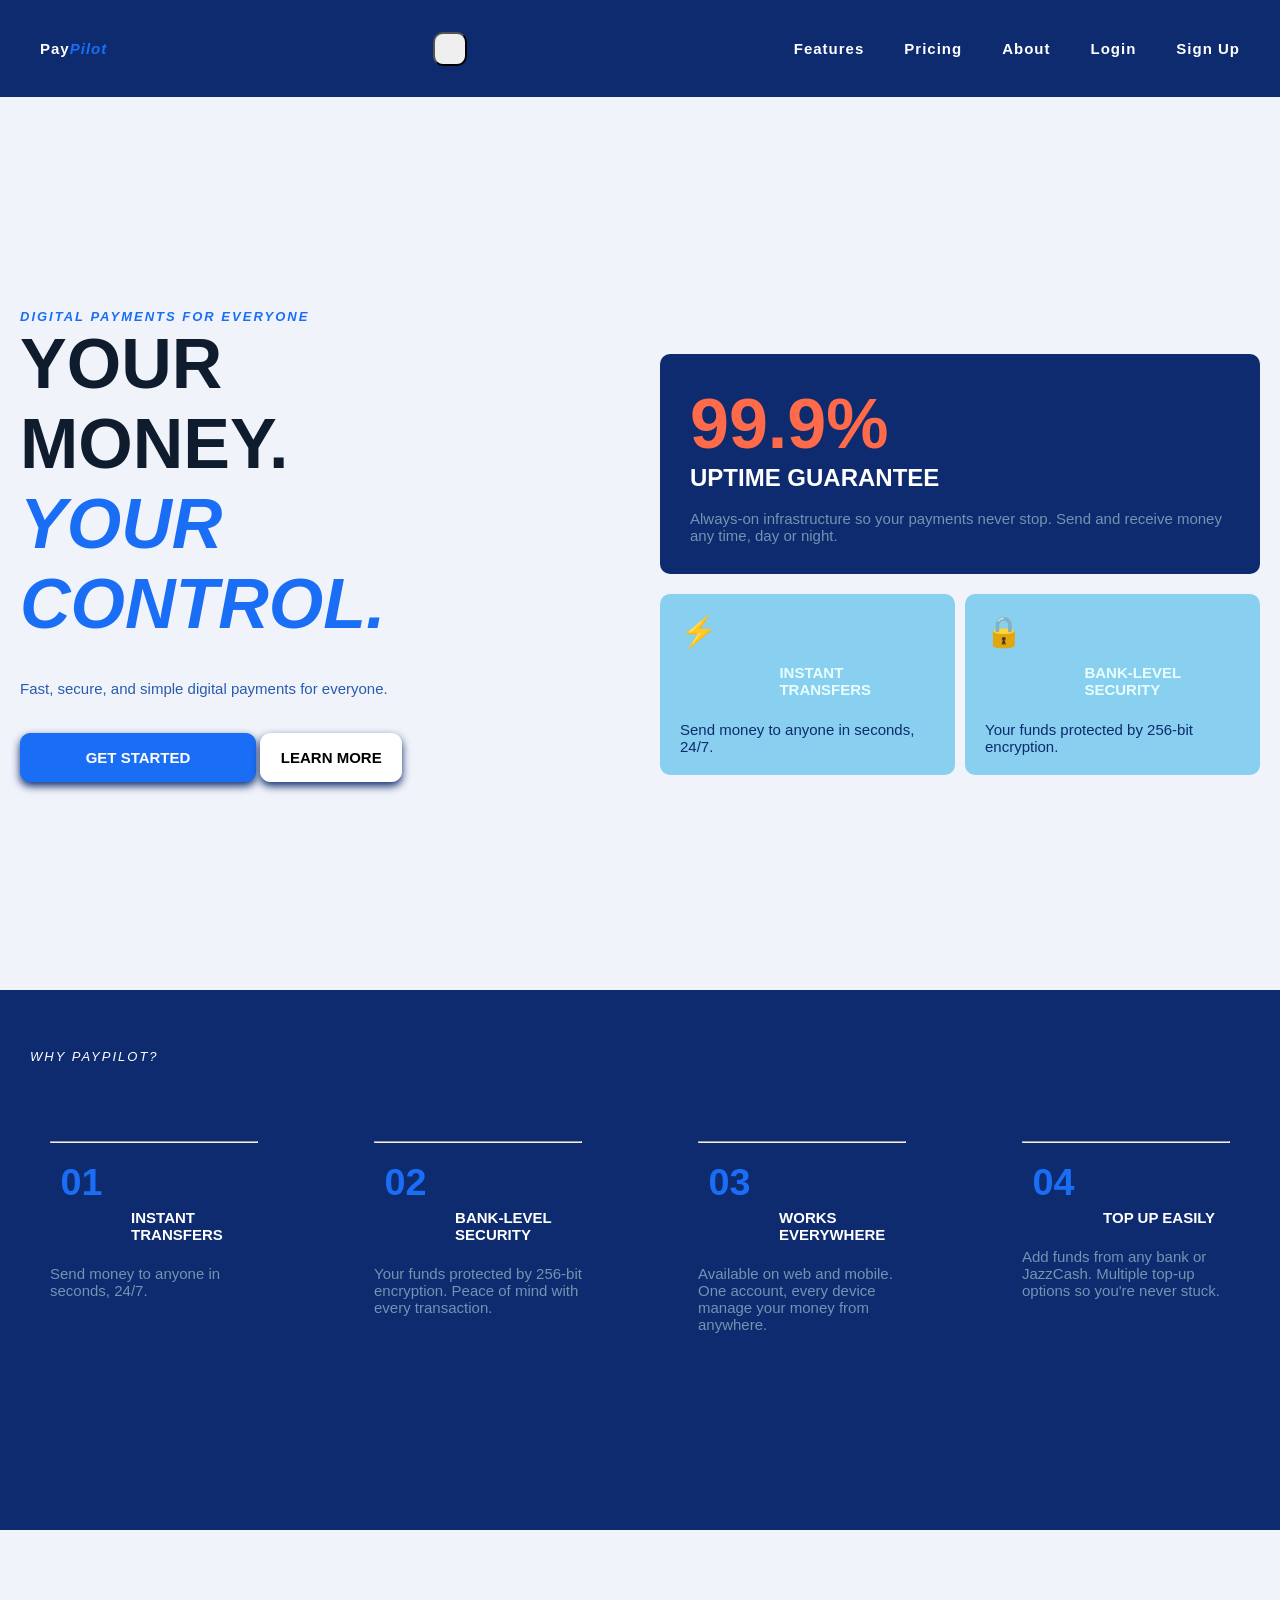
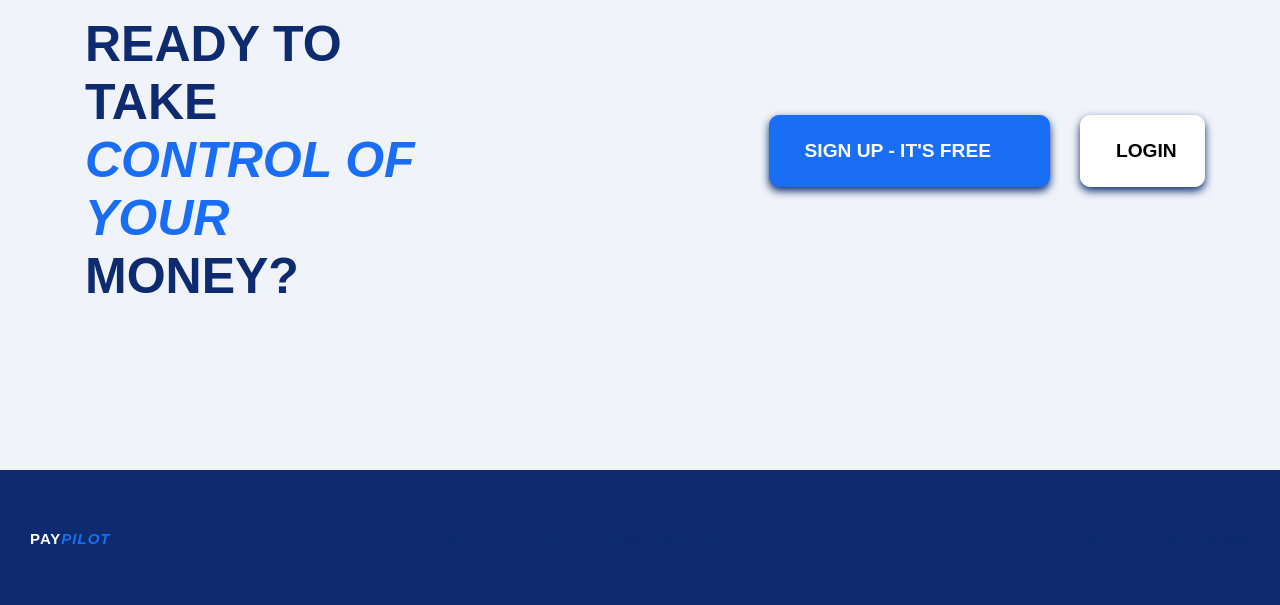
==== commit 9c35d507: "consistency across pages" ====
--- a/Index.html
+++ b/Index.html
@@ -134,10 +134,10 @@
                 <button class="btn btn-secondary login-div3" onclick="window.location.href='Login.html'">Login</button>
             </div>
         </div>
-        <footer class="div4">
-        <h4 id="h4-right">Pay<em>Pilot</em></h4>
-        <h4> &copy;2026 PayPilot.All rights reserved.</h4>
-        <h4 id="h4-left">Privacy  •Terms  •Contact</h4>
-     </footer>
+        <footer>
+            <h2 class="brand">Pay<em>Pilot</em></h2>
+            <p class="p-footer">© 2026 PayPilot. All rights reserved.</p>
+            <p class="p-footer">Privacy · Terms · Contact</p>
+        </footer>
     </body>
 </html>
